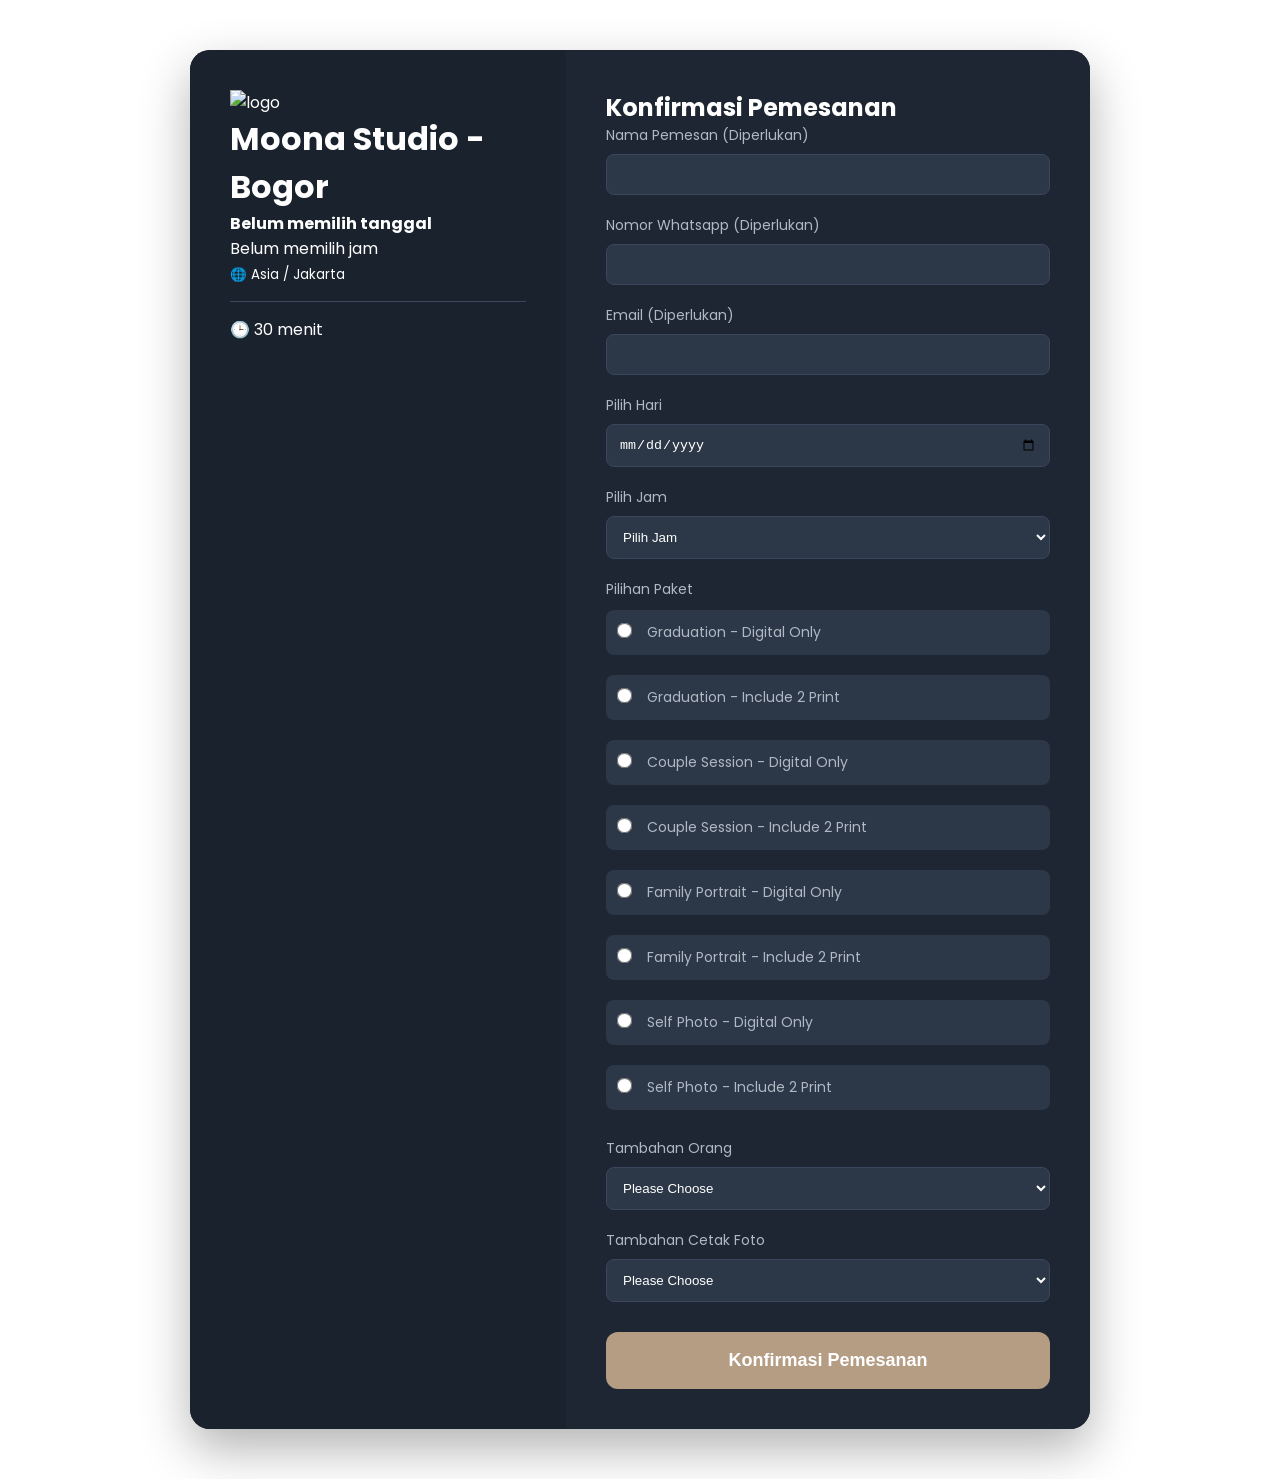
==== booking.html @ 5cc932b7 "Add files via upload" ====
<!DOCTYPE html>
<html lang="id">
<head>
    <meta charset="UTF-8">
    <title>Booking Studio</title>
    <link rel="stylesheet" href="style.css">
</head>
<body>

    <div class="booking-wrapper">
        <div class="booking-sidebar">
            <div class="studio-logo"><img src="logo moona.jpeg" width="50" alt="logo"></div>
            <h1>Moona Studio - Bogor</h1>
            <div class="schedule-card">
                <p>
                  <strong id="display-date">
                    Belum memilih tanggal
                  </strong>
                </p>
                <p id="display-time">
                    Belum memilih jam
                </p> 
                <p><small>🌐 Asia / Jakarta</small></p>
                <hr style="border:0; border-top:1px solid #3a475c; margin:15px 0;">
                <p>🕒 30 menit</p>
            </div>
        </div>

        <div class="booking-main">
            <div id="form-container">
                <h2>Konfirmasi Pemesanan</h2>
                <form id="bookingForm">
                    <div class="form-group">
                        <label>Nama Pemesan (Diperlukan)</label>
                        <input type="text" name="nama" required>
                    </div>
                    <div class="form-group">
                        <label>Nomor Whatsapp (Diperlukan)</label>
                        <input type="tel"
                        name="whatsapp"
                        pattern="[0-9]{10,13}"
                        required>
                    </div>
                    <div class="form-group">
                        <label>Email (Diperlukan)</label>
                        <input type="email" name="email" required>
                    </div>
                    <div class="form-group">
                        <label>Pilih Hari</label>
                            <input
                                type="date" 
                                id="datePicker"
                                name="date"
                                onchange="updateSidebarDate()"
                                required
                            >
                    </div>
                    <div class="form-group">
                        <label>Pilih Jam</label>
                        <select id="timePicker"
                            onchange="updateSidebarTime()"
                            name="time"
                            required>
                            <option value="">Pilih Jam</option>
                            <option value="10.00 - 10.30">10.00 - 10.30</option>
                            <option value="10.30 - 11.00">10.30 - 11.00</option>
                            <option value="11.00 - 11.30">11.00 - 11.30</option>
                            <option value="11.30 - 12.00">11.30 - 12.00</option>
                            <option value="12.00 - 12.30">12.00 - 12.30</option>
                            <option value="12.30 - 13.00">12.30 - 13.00</option>
                            <option value="13.00 - 13.30">13.00 - 13.30</option>
                            <option value="13.30 - 14.00">13.30 - 14.00</option>
                            <option value="14.00 - 14.30">14.00 - 14.30</option>
                            <option value="14.30 - 15.00">14.30 - 15.00</option>
                            <option value="15.00 - 15.30">15.00 - 15.30</option>
                            <option value="15.30 - 16.00">15.30 - 16.00</option>
                        </select>
                    </div>
                    <div class="form-group">
                        <label>Pilihan Paket</label>
                        <div class="radio-group">
                            <label class="radio-option">
                                <input type="radio" name="paket" value="graduation digital" required>
                                Graduation - Digital Only  
                            </label>
                            <label class="radio-option">
                                <input type="radio" name="paket" value="graduation print">
                                Graduation - Include 2 Print
                            </label>
                            <label class="radio-option">
                                <input type="radio" name="paket" value="couple digital">
                                Couple Session - Digital Only
                            </label>
                            <label class="radio-option">
                                <input type="radio" name="paket" value="couple print">
                                Couple Session - Include 2 Print
                            </label>
                            <label class="radio-option">
                                <input type="radio" name="paket" value="family digital">
                                Family Portrait - Digital Only
                            </label>
                            <label class="radio-option">
                                <input type="radio" name="paket" value="family print">
                                Family Portrait - Include 2 Print
                            </label>
                            <label class="radio-option">
                                <input type="radio" name="paket" value="self digital">
                                Self Photo - Digital Only
                            </label>
                            <label class="radio-option">
                                <input type="radio" name="paket" value="self print">
                                Self Photo - Include 2 Print
                            </label>
                        </div>
                    </div>
                    <div class="form-group">
                        <label>Tambahan Orang</label>
                        <select id="extraPerson" name="extraPerson" required>
                            <option value="">Please Choose</option>
                            <option value="1">1</option>
                            <option value="2">2</option>
                            <option value="3">3</option>
                            <option value="4">4</option>
                            <option value="5">5</option>
                            <option value="6">6</option>
                            <option value="7">7</option>
                            <option value="8">8</option>
                        </select>
                    </div>
                    <div class="form-group">
                        <label>Tambahan Cetak Foto</label>
                        <select id="extraPrint" name="extraPrint" required>
                            <option value="">Please Choose</option>
                            <option value="1">1</option>
                            <option value="2">2</option>
                            <option value="3">3</option>
                            <option value="4">4</option>
                            <option value="5">5</option>
                            <option value="6">6</option>
                            <option value="7">7</option>
                            <option value="8">8</option>
                        </select>
                    </div>
                    <div class="confirm-container">
                        <button type="submit" class="confirm-btn">
                        Konfirmasi Pemesanan
                        </button>
                    </div>
                </form>
            </div>    
            <div class="success-card" id="successMessage">
                <div class="success-icon">✓</div>
                    <h2>Booking Berhasil!</h2>
                    <p>
                        Terima kasih telah melakukan reservasi di
                        <strong>Moona Studio</strong>.
                    </p>
                    <p class="success-detail">
                        Detail pemesanan Anda telah kami terima.
                        Tim kami akan segera menghubungi Anda melalui WhatsApp
                        untuk konfirmasi jadwal dan pembayaran.
                    </p>
                    <button onclick="window.location.href='index.html'" class="back-home-btn">
                        Kembali ke Beranda
                    </button>
                </div>
            </div>
        </div>
    </div>

    <script>
        // Fungsi update jam di sidebar
        function updateSidebarTime() {
            const timePicker = document.getElementById('timePicker');
            const displayTime = document.getElementById('display-time');
            displayTime.innerText = timePicker.value;
        }

        function updateSidebarDate(){
            const datePicker = document.getElementById('datePicker');
            const displayDate = document.getElementById('display-date');

            const selectedDate = new Date(datePicker.value);
            
            const options = {
                weekday:'long',
                year:'numeric',
                month:'long',
                day:'numeric'
        };
        
        displayDate.innerText =
        selectedDate.toLocaleDateString('id-ID', options);
        }

        // Fungsi kirim form
        const bookingForm = document.getElementById('bookingForm');
        const formContainer = document.getElementById('form-container');
        const successMessage = document.getElementById('successMessage');
        bookingForm.addEventListener('submit', function(e) {
            e.preventDefault();
            formContainer.style.display = 'none'; // Sembunyikan form
            successMessage.style.display = 'block'; // Tampilkan pesan
        });

        document.getElementById("datePicker").min =
        new Date().toISOString().split("T")[0];
    </script>

</body>
</html>
---- style.css ----
@import url('https://fonts.googleapis.com/css2?family=Playfair+Display:wght@500;700&family=Poppins:wght@300;400;500;600&display=swap');
/* Reset */
* {
    margin: 0;
    padding: 0;
    box-sizing: border-box;
    scroll-behavior: smooth;
}

html, body{
    overflow-x: hidden;
    max-width: 100%;
}

/*Base*/
body {
    font-family: 'Poppins', sans-serif;
    background: #ffffff;
    color: #222;
}

/*Typography*/
section {
    padding: 100px 8%;
}

.title {
    text-align: center;
    margin-bottom: 60px;
}

.title h2 {
    font-size: 42px;
    font-family: 'Playfair Display', serif;
    margin-bottom: 10px;
}

.title p {
    color: #777;
}

/* Navbar */
nav {
    width: 100%;
    display: flex;
    justify-content: space-between;
    align-items: center;
    padding: 8px 8%;
    position: fixed;
    top: 0;
    z-index: 1000;
    background: rgba(255, 255, 255, 0.8);
    backdrop-filter: blur(10px);
    box-shadow: 0 2px 10px rgba(0, 0, 0, 0.05);
    transition: padding 0.3s ease; 
}

.logo {
    font-family: 'Playfair Display', serif;
    font-size: 32px;
    font-weight: bold;
    color: #222;
}

.logo span{
  font-size:17px;
  font-family:'Playfair Display', serif;
  font-weight:bold;
  position:relative;
  top: -17px;
}

nav ul {
    display: flex;
    gap: 18px;
    list-style: none;
}

nav ul li a {
    text-decoration: none;
    color: #222;
    font-size: 15px;
    font-weight: 500;
    transition: 0.3s;
}

nav ul li a:hover {
    transform: scale(1.05);
    color: #b59d84;
}

/*Hero*/
.hero {
    height: 100vh;
    background: url('home.jpeg') center/cover no-repeat;
    display: flex;
    align-items: center;
    justify-content: center;
    text-align: center;
    position: relative;
    animation: zoomHero 6s ease-in-out infinite alternate;
}

.hero::before {
    content: '';
    position: absolute;
    width: 100%;
    height: 100%;
    background: rgba(255, 255, 255, 0.45);
}

.hero-content {
    position: relative;
    z-index: 2;
    max-width: 700px;
    padding: 20px;
    animation: fadeUp 1.5s ease;
}

.hero h1 {
    font-size: 65px;
    font-family: 'Playfair Display', serif;
    margin-bottom: 20px;
}

.hero p {
    font-size: 18px;
    color: #444;
    margin-bottom: 30px;
}

.hero-buttons {
    display: flex;
    justify-content: center;
    gap: 15px;
    margin-top: 30px;
}

/* tombol utama */
.btn {
    display: inline-block;
    padding: 14px 35px;
    background: #222;
    color: white;
    border-radius: 50px;
    text-decoration: none;
    transition: 0.3s;
}

.btn:hover {
    background: #b59d84;
    transform: translateY(-3px);
}

/* tombol whatsapp outline */
.btn-outline {
    background: transparent;
    border: 2px solid #222;
    color: #222;
}

.btn-outline:hover {
    background: #222;
    color: #fff;
}

/*About*/
.about {
    display: grid;
    grid-template-columns: repeat(auto-fit, minmax(300px, 1fr));
    gap: 50px;
    align-items: center;
}

.about img {
    width: 100%;
    border-radius: 25px;
    box-shadow: 0 10px 30px rgba(0, 0, 0, 0.1);
}

.about-text h3 {
    font-size: 35px;
    margin-bottom: 20px;
    font-family: 'Playfair Display', serif;
}

.about-text p {
    line-height: 1.8;
    color: #666;
}

/*Services*/
.services {
    background: #EDE8E8;
}

.service-box {
    display: grid;
    grid-template-columns: repeat(auto-fit, minmax(230px, 1fr));
    gap: 25px;
}

.card {
    background: white;
    padding: 35px 25px;
    border-radius: 20px;
    text-align: center;
    transition: 0.4s;
    box-shadow: 0 5px 20px rgba(0, 0, 0, 0.05);
}

.card:hover {
    transform: translateY(-10px);
}

.card h3 {
    margin: 20px 0;
    font-size: 22px;
}

.card p {
    color: #777;
    font-size: 14px;
    line-height: 1.7;
}

/*Gallery*/
.gallery-grid {
    display: grid;
    grid-template-columns: repeat(4, 1fr);
    gap: 20px;
}

.gallery-grid img {
    width: 100%;
    height: 320px;
    object-fit: cover;
    border-radius: 20px;
    transition: 0.4s;
}

.gallery-grid img:hover {
    transform: scale(1.04);
}

/*Booking*/
.booking {
    background: #ffffff; 
    padding: 100px 8%;
}

.figma-container {
    display: flex;
    justify-content: center;
    align-items: center;
    margin-top: 40px;
}

.figma-card {
    background: #1e2633; 
    width: 100%;
    max-width: 420px;
    padding: 40px 25px;
    border-radius: 28px; 
    text-align: center;
    box-shadow: 0 15px 35px rgba(0, 0, 0, 0.15); 
}

.figma-card h3 {
    color: #ffffff;
    font-size: 32px;
    font-family: 'Poppins', sans-serif;
    font-weight: 600;
    margin-bottom: 2px;
}

.sub-location {
    color: #8b96a6; 
    font-size: 15px;
    display: block;
    margin-bottom: 30px;
}

.open-time{
  margin-top:10px;
  margin-bottom:15px;
  font-size:14px;
  color:#777;
}

.figma-icon-row {
    display: flex;
    justify-content: center;
    gap: 15px;
    margin-bottom: 25px;
}

.icon-square{
    flex: 1;
    max-width: 120px;
    height: 50px;
    background: #2c3747;
    border-radius: 12px;
    display: flex;
    justify-content: center;
    align-items: center;
    text-decoration: none;
    border: none;
    outline: none;
    color: #ffffff;
}

.icon-square i{
    font-size: 32px;
    line-height: 1;
    text-decoration: none !important;
}
.icon-square:hover {
    background: #3a475c;
}

.icon-square .fa-location-dot {
    color: #EA4335;
}

.icon-square .fa-whatsapp {
    color: #25D366;
}

.figma-main-btn {
    width: 100%;
    height: 55px;
    background: #ffffff;
    color: #1e2633;
    border: none;
    border-radius: 14px;
    font-size: 16px;
    font-weight: 600;
    cursor: pointer;
    transition: all 0.2s ease;
}

.figma-main-btn:hover {
    background: #eef1f6;
    transform: translateY(-2px);
}

/*Testimonials*/
.testimonials-section {
    background: #EDE8E8;
}

.testimonials {
    display: grid;
    grid-template-columns: repeat(auto-fit, minmax(250px, 1fr));
    gap: 25px;
}

.testimonial-card {
    background: white;
    padding: 30px;
    border-radius: 20px;
    box-shadow: 0 5px 20px rgba(0, 0, 0, 0.05);
    text-align: left;
}

.testimonial-card h4 {
    margin-top: 15px;
}

/*price section*/
.price-section{
padding: 60px 7%;
background: #faf8f5;
}

.calculator-wrapper{
display: flex;
gap: 20px;
margin-top: 35px;
}

.calculator-left{
flex: 2;
}

.calc-box{
background: #fff;
padding: 22px;
border-radius: 20px;
margin-bottom: 18px;
border: 1px solid #eee;
}

.calc-box h3{
font-size: 18px;
font-weight: 500;
margin-bottom: 16px;
color: #222;
}

.session-grid{
display: grid;
grid-template-columns: repeat(2,1fr);
gap: 12px;
}

.session-btn,
.output-btn{
padding: 15px;
border-radius: 14px;
border: 1px solid #ddd;
background: white;
cursor: pointer;
font-size: 14px;
font-weight: 400;
transition: 0.3s;
}

.session-btn.active,
.output-btn.active{
background: #111;
color: white;
border-color: #111;
}

.addon-row{
display: flex;
justify-content: space-between;
align-items: center;
padding: 14px 0;
border-bottom: 1px solid #f2f2f2;
}

.counter{
display: flex;
align-items: center;
gap: 10px;
}

.counter button{
width: 30px;
height: 30px;
border-radius: 50%;
border: none;
background: #111;
color: white;
cursor: pointer;
}

.counter span{
font-size: 14px;
}

.summary-card{
flex: 1;
background: #111;
color: white;
padding: 32px 28px;
border-radius: 30px;
}

.summary-card h3{
text-align: center;
font-size: 30px;
font-weight: 400;
margin-bottom: 35px;
font-family: serif;
}

/* ITEM */
.summary-item{
display: flex;
justify-content: space-between;
align-items: center;
padding: 16px 0;
border-bottom: 1px solid rgba(255,255,255,0.08);
}

.summary-item span{
font-size: 14px;
color: rgba(255,255,255,0.6);
}

.summary-item strong{
font-size: 15px;
font-weight: 500;
}

.summary-total{
margin-top: 35px;
}

.summary-total p{
color: rgba(255,255,255,0.5);
font-size: 14px;
}

.summary-total h1{
margin-top: 8px;
font-size: 44px;
color: #d6a67a;
font-weight: 400;
font-family: 'Playfair Display', serif;
letter-spacing: 1px;
}

.book-btn{
width: 100%;
margin-top: 28px;
padding: 16px;
border: none;
border-radius: 16px;
background: white;
color: #111;
font-size: 15px;
font-weight: 500;
cursor: pointer;
}

/*Booking Page*/
.booking-page-body {
    background: #121212;
    min-height: 100vh;
    display: flex;
    justify-content: center;
    align-items: center;
    padding: 20px;
}

.booking-wrapper {
    background: #1e2633;
    display: flex;
    width: 95%; 
    max-width: 900px;
    margin: 50px auto;
    border-radius: 20px;
    overflow: hidden;
    box-shadow: 0 20px 50px rgba(0,0,0,0.3);
}

.booking-sidebar {
    flex: 1; 
    padding: 40px;
    background: #1a222e;
    color: white;
}

.booking-main {
    flex: 1.5; 
    padding: 40px;
    background: #1e2633;
    color: white;
}

.form-group { margin-bottom: 20px; }
.form-group label { display: block; margin-bottom: 8px; color: #b0b8c4; font-size: 14px; }
.form-group input, .form-group select { 
    width: 100%; padding: 12px; background: #2c3747; 
    border: 1px solid #3a475c; border-radius: 8px; color: white; 
}

.radio-group {
    display: flex;
    flex-direction: column; 
    gap: 12px; 
    margin-top: 10px;
}

.radio-option{
    display:flex;
    align-items:center;
    gap:12px;
    cursor:pointer;
    background:#2c3747;
    padding:12px;
    border-radius:8px;
    transition:0.3s;
}

.radio-option:hover {
    background: #3a475c;
}

.radio-option input[type="radio"]{
    width:auto;
    margin-right:12px;
    flex-shrink:0;
    transform:scale(1.2);
    accent-color:#b59d84;
    cursor:pointer;
}

.confirm-container{
    margin-top:30px;
}

.confirm-btn{
    width:100%;
    padding:18px;
    border:none;
    border-radius:12px;
    background:#b59d84;
    color:white;
    font-size:18px;
    font-weight:600;
    cursor:pointer;
    transition:0.3s;
}

.confirm-btn:hover{
    transform:translateY(-2px);
}

#successMessage{
    display:none;
    text-align:center;
    padding:50px;
    color:white;
    flex-grow:1;
    justify-content:center;
    align-items:center;
    min-height:70vh;
}

.success-card{
    background:#1e2633;
    color:white;
    max-width:500px;
    width:90%;
    padding:50px 40px;
    border-radius:20px;
    text-align:center;
    box-shadow:0 10px 30px rgba(0,0,0,0.2);
}

.success-icon{
    width:80px;
    height:80px;
    margin:0 auto 20px;
    background:#4CAF50;
    color:white;
    border-radius:50%;
    display:flex;
    justify-content:center;
    align-items:center;
    font-size:40px;
    font-weight:bold;
}

.success-card h2{
    margin-bottom:15px;
    font-size:32px;
    display:none;
}

.success-card p{
    color:#cfd6e4;
    line-height:1.7;
}

.success-detail{
    margin-top:10px;
    margin-bottom:30px;
}

.back-home-btn{
    background:white;
    color:#1e2633;
    border:none;
    padding:14px 30px;
    border-radius:12px;
    font-weight:600;
    cursor:pointer;
    transition:.3s;
}

.back-home-btn:hover{
    transform:translateY(-3px);
}

/*Footer*/
footer {
    background: #222;
    color: white;
    text-align: center;
    padding: 60px 20px;
} 

footer h3 {
    font-family: 'Playfair Display', serif;
    margin-bottom: 10px;
    font-size: 30px;
}

footer p {
    color: #aaa;
    margin: 8px 0;
}

/* Animations */
@keyframes fadeUp {
    from {
        opacity: 0;
        transform: translateY(40px);
    }
    to {
        opacity: 1;
        transform: translateY(0);
    }
}

@keyframes zoomHero {
    from {
        background-size: 110%;
    }
    to {
        background-size: 115%;
    }
}

@keyframes zoomHeroMobile {
    from {
        background-size: 120%;
    }
    to {
        background-size: 135%;
    }
}

/*Mobile Responsive*/
@media (max-width: 768px) {

    nav{
        padding: 8px;
        min-height: 55px;
        display: flex;
        flex-direction: column;
        align-items: center;
    }

    .logo{
        display: flex;
        align-items: center;
        gap: 5px;
        margin-bottom: 5px;
    }

    .logo img{
        width: 32px;
    }

    .logo span{
        font-size: 20px;
        position: static;
    }

    #nav-menu{
        display: flex !important;
        flex-wrap: wrap !important;
        justify-content: center;
        gap: 4px;
        width: 100%;
    }

    #nav-menu li a{
        font-size: 10px;
        padding: 2px;
    }

    .hero h1 {
        font-size: 25px;
        line-height: 1.2;
    }

    .hero p{
        font-size: 16px;
    }
    
    .hero{
    background: url('home.jpeg') center center no-repeat;
    background-size: cover;
    animation: zoomHeroMobile 6s ease-in-out infinite alternate;
    }
    
    .hero-buttons{
        flex-direction: column;
        align-items: center;
    }

    .btn{
        width: 160px;
        padding: 12px 
    }

    section {
        padding: 80px 5%;
    }

    .gallery-grid{
        grid-template-columns: repeat(2, 1fr);
        gap: 10px;
    }

    .gallery-grid img{
        height: 220px;
    }

    .figma-card {
        padding: 30px 20px;
    }
    
    .calculator-wrapper {
        display: flex !important;
        flex-direction: column !important;
    }

    .calculator-left {
        flex: none !important;
        width: 100% !important;
    }

    .summary-card {
        flex: none !important;
        width: 100% !important;
        margin-top: 20px;
    }
    
    .booking-wrapper {
        flex-direction: column;
        width: 100%;
    }

    .booking-sidebar,
    .booking-main {
        width: 100%;
        flex: none;
    }
}
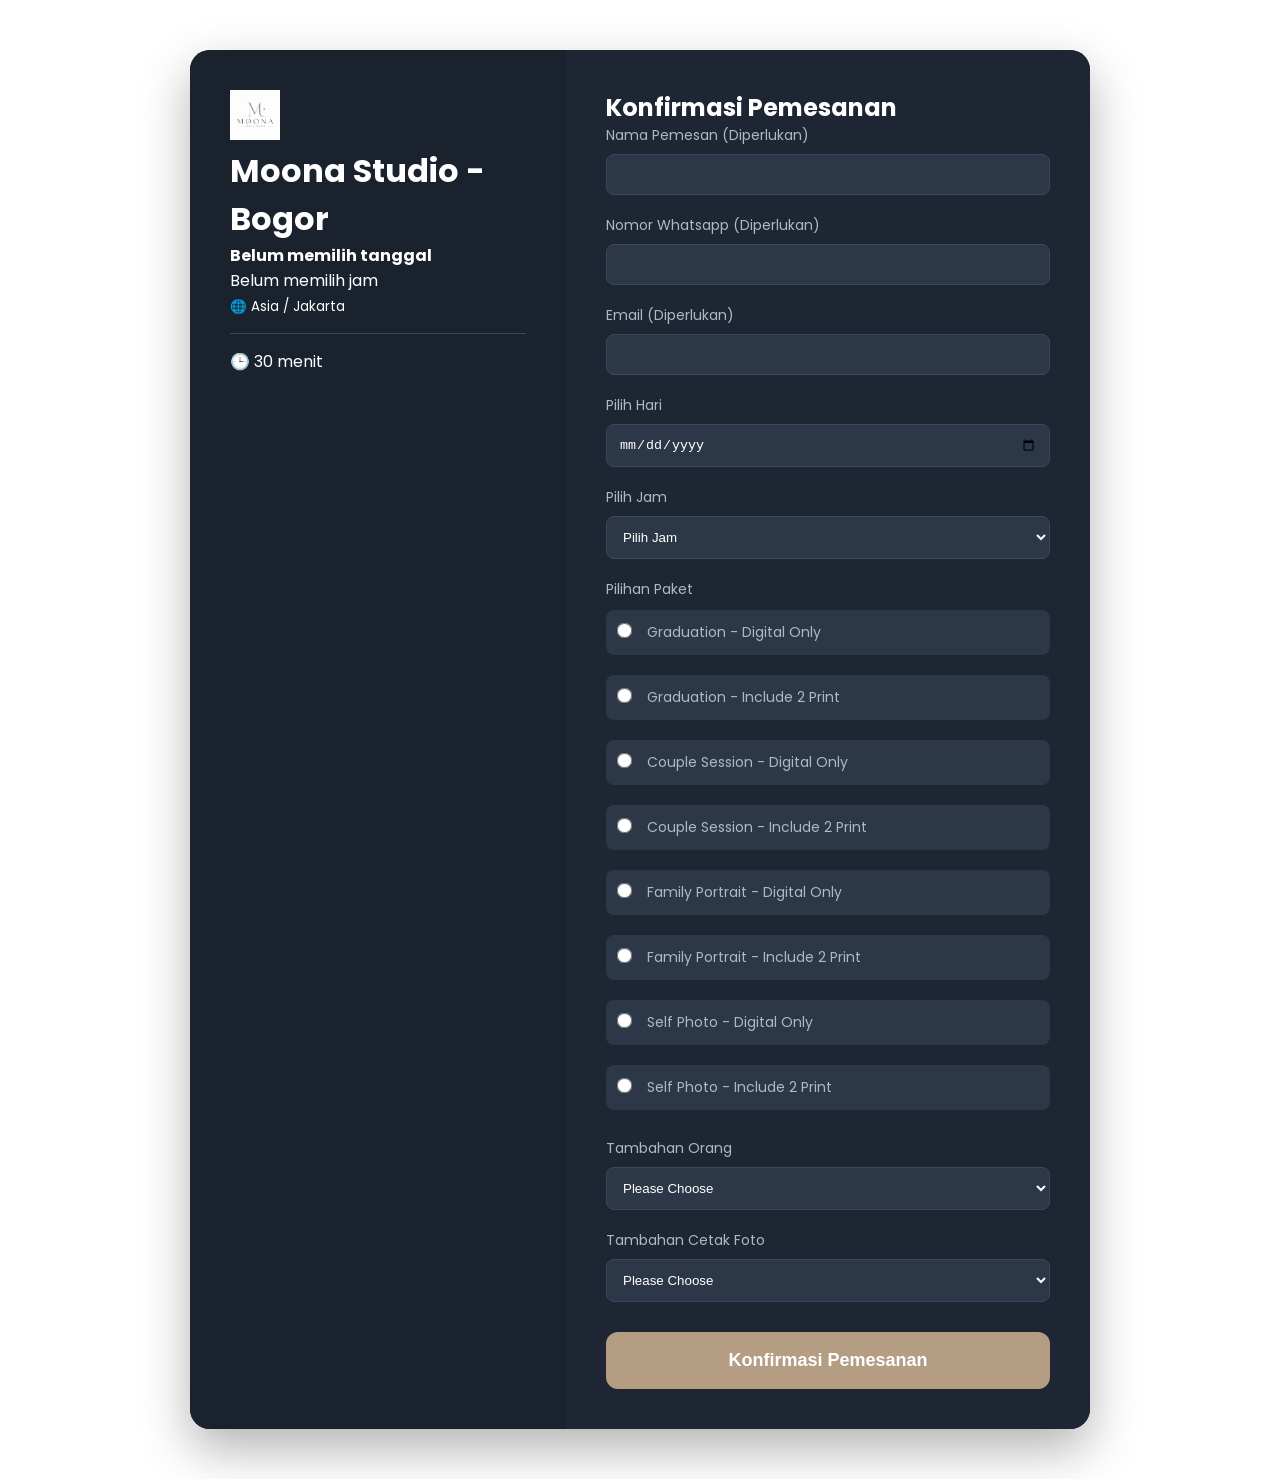
==== commit 73a8e76f: "Add files via upload" ====
--- a/booking.html
+++ b/booking.html
@@ -9,7 +9,7 @@
 
     <div class="booking-wrapper">
         <div class="booking-sidebar">
-            <div class="studio-logo"><img src="logo moona.jpeg" width="50" alt="logo"></div>
+            <div class="studio-logo"><img src="logo moona.png" width="50" alt="logo"></div>
             <h1>Moona Studio - Bogor</h1>
             <div class="schedule-card">
                 <p>
@@ -169,7 +169,7 @@
     </div>
 
     <script>
-        // Fungsi update jam di sidebar
+        
         function updateSidebarTime() {
             const timePicker = document.getElementById('timePicker');
             const displayTime = document.getElementById('display-time');
@@ -193,14 +193,13 @@
         selectedDate.toLocaleDateString('id-ID', options);
         }
 
-        // Fungsi kirim form
         const bookingForm = document.getElementById('bookingForm');
         const formContainer = document.getElementById('form-container');
         const successMessage = document.getElementById('successMessage');
         bookingForm.addEventListener('submit', function(e) {
             e.preventDefault();
-            formContainer.style.display = 'none'; // Sembunyikan form
-            successMessage.style.display = 'block'; // Tampilkan pesan
+            formContainer.style.display = 'none'; 
+            successMessage.style.display = 'block'; 
         });
 
         document.getElementById("datePicker").min =
--- a/style.css
+++ b/style.css
@@ -1,5 +1,4 @@
 @import url('https://fonts.googleapis.com/css2?family=Playfair+Display:wght@500;700&family=Poppins:wght@300;400;500;600&display=swap');
-/* Reset */
 * {
     margin: 0;
     padding: 0;
@@ -12,14 +11,12 @@
     max-width: 100%;
 }
 
-/*Base*/
 body {
     font-family: 'Poppins', sans-serif;
     background: #ffffff;
     color: #222;
 }
 
-/*Typography*/
 section {
     padding: 100px 8%;
 }
@@ -39,7 +36,6 @@
     color: #777;
 }
 
-/* Navbar */
 nav {
     width: 100%;
     display: flex;
@@ -89,7 +85,6 @@
     color: #b59d84;
 }
 
-/*Hero*/
 .hero {
     height: 100vh;
     background: url('home.jpeg') center/cover no-repeat;
@@ -136,7 +131,6 @@
     margin-top: 30px;
 }
 
-/* tombol utama */
 .btn {
     display: inline-block;
     padding: 14px 35px;
@@ -152,7 +146,6 @@
     transform: translateY(-3px);
 }
 
-/* tombol whatsapp outline */
 .btn-outline {
     background: transparent;
     border: 2px solid #222;
@@ -164,7 +157,6 @@
     color: #fff;
 }
 
-/*About*/
 .about {
     display: grid;
     grid-template-columns: repeat(auto-fit, minmax(300px, 1fr));
@@ -189,7 +181,6 @@
     color: #666;
 }
 
-/*Services*/
 .services {
     background: #EDE8E8;
 }
@@ -224,7 +215,6 @@
     line-height: 1.7;
 }
 
-/*Gallery*/
 .gallery-grid {
     display: grid;
     grid-template-columns: repeat(4, 1fr);
@@ -243,7 +233,6 @@
     transform: scale(1.04);
 }
 
-/*Booking*/
 .booking {
     background: #ffffff; 
     padding: 100px 8%;
@@ -345,7 +334,6 @@
     transform: translateY(-2px);
 }
 
-/*Testimonials*/
 .testimonials-section {
     background: #EDE8E8;
 }
@@ -368,7 +356,6 @@
     margin-top: 15px;
 }
 
-/*price section*/
 .price-section{
 padding: 60px 7%;
 background: #faf8f5;
@@ -468,7 +455,6 @@
 font-family: serif;
 }
 
-/* ITEM */
 .summary-item{
 display: flex;
 justify-content: space-between;
@@ -518,7 +504,6 @@
 cursor: pointer;
 }
 
-/*Booking Page*/
 .booking-page-body {
     background: #121212;
     min-height: 100vh;
@@ -679,7 +664,6 @@
     transform:translateY(-3px);
 }
 
-/*Footer*/
 footer {
     background: #222;
     color: white;
@@ -698,7 +682,6 @@
     margin: 8px 0;
 }
 
-/* Animations */
 @keyframes fadeUp {
     from {
         opacity: 0;
@@ -728,7 +711,6 @@
     }
 }
 
-/*Mobile Responsive*/
 @media (max-width: 768px) {
 
     nav{
@@ -778,7 +760,7 @@
     }
     
     .hero{
-    background: url('home.jpeg') center center no-repeat;
+    background: url('homemobile.png  ') center center no-repeat;
     background-size: cover;
     animation: zoomHeroMobile 6s ease-in-out infinite alternate;
     }
@@ -797,15 +779,6 @@
         padding: 80px 5%;
     }
 
-    .gallery-grid{
-        grid-template-columns: repeat(2, 1fr);
-        gap: 10px;
-    }
-
-    .gallery-grid img{
-        height: 220px;
-    }
-
     .figma-card {
         padding: 30px 20px;
     }
